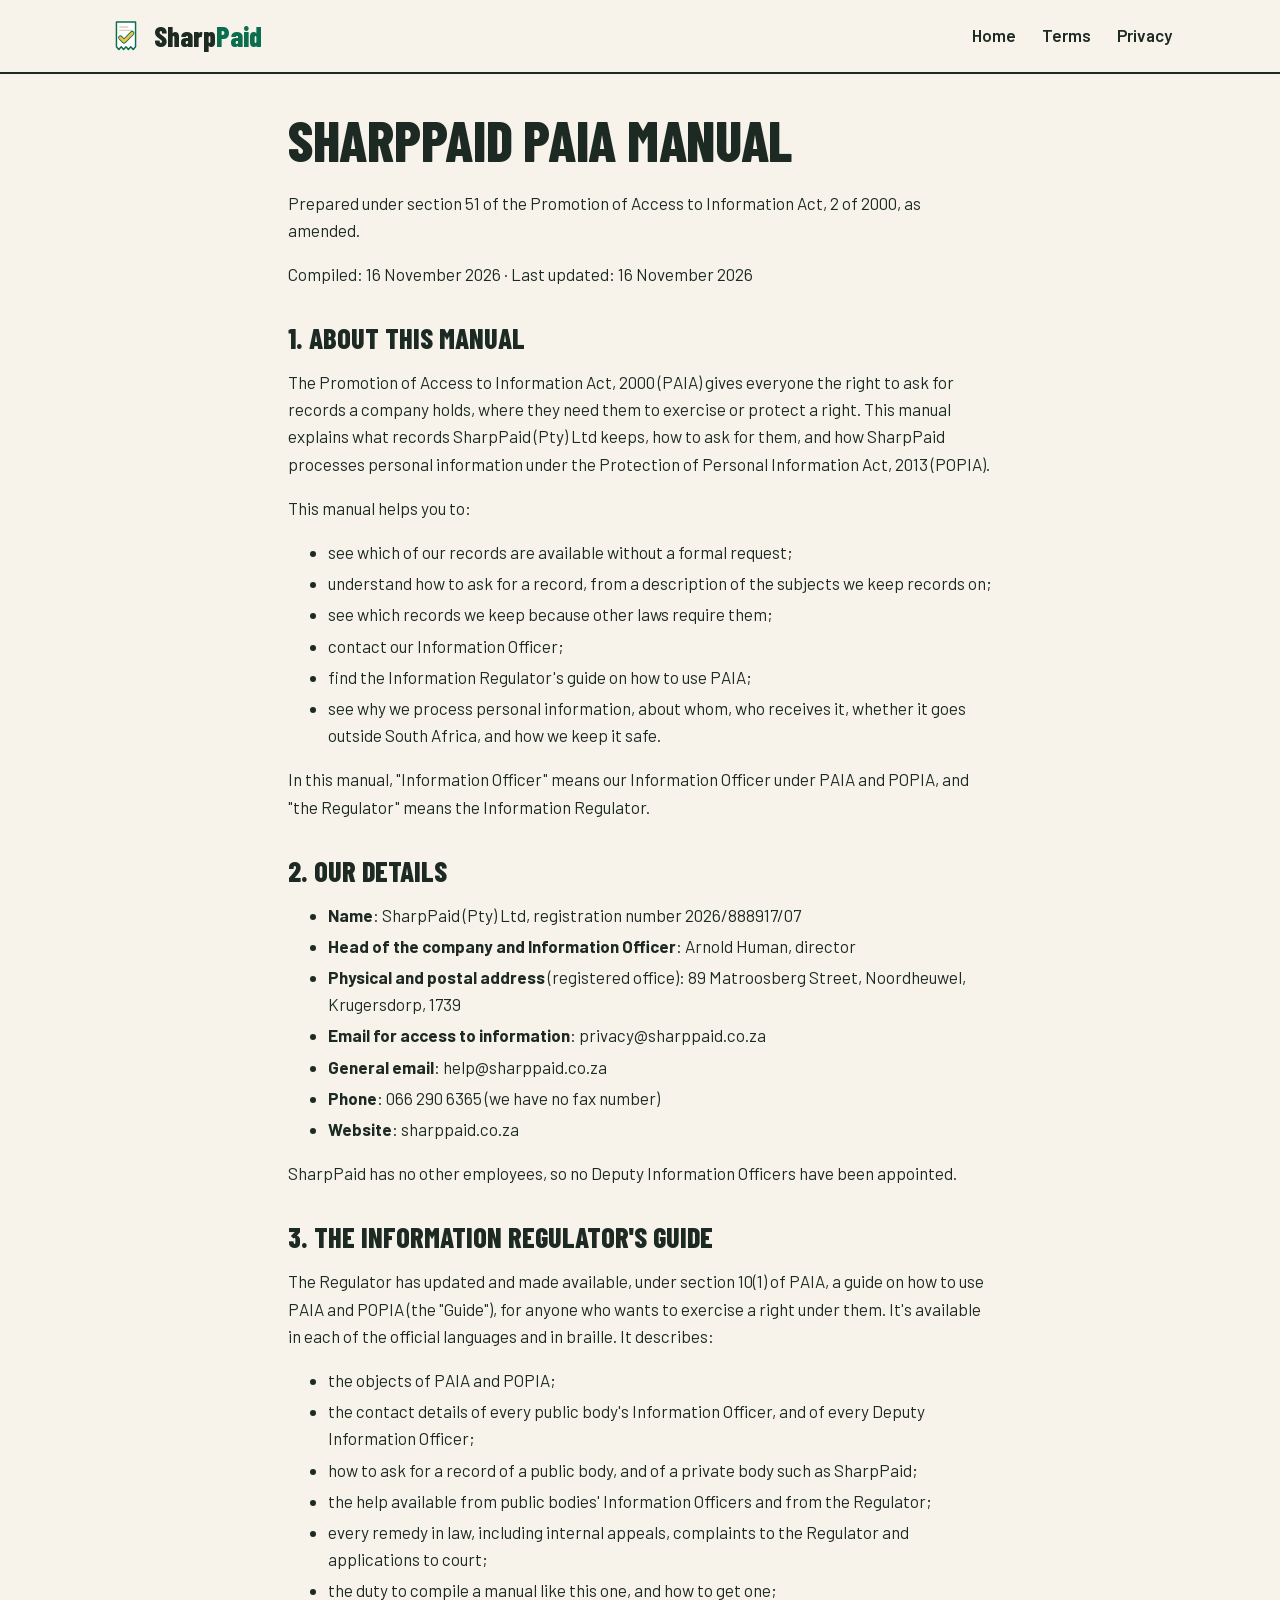
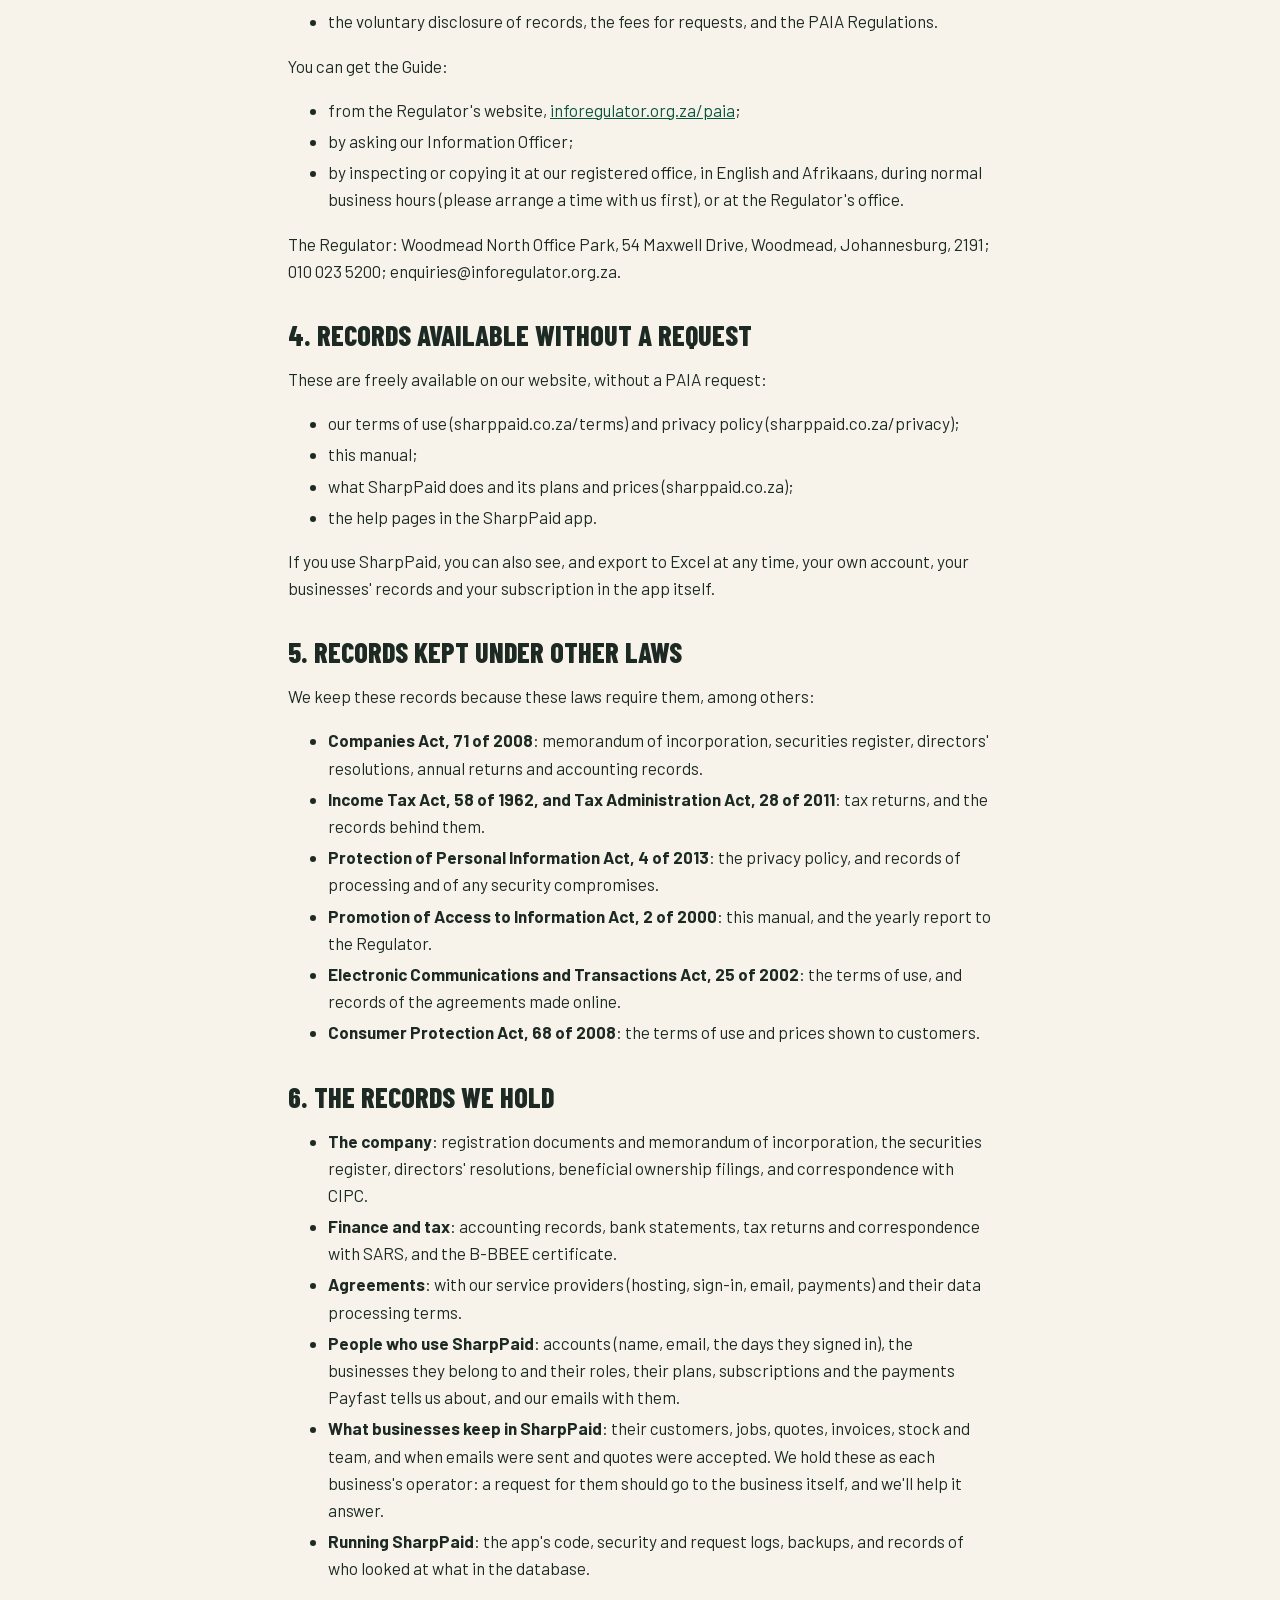
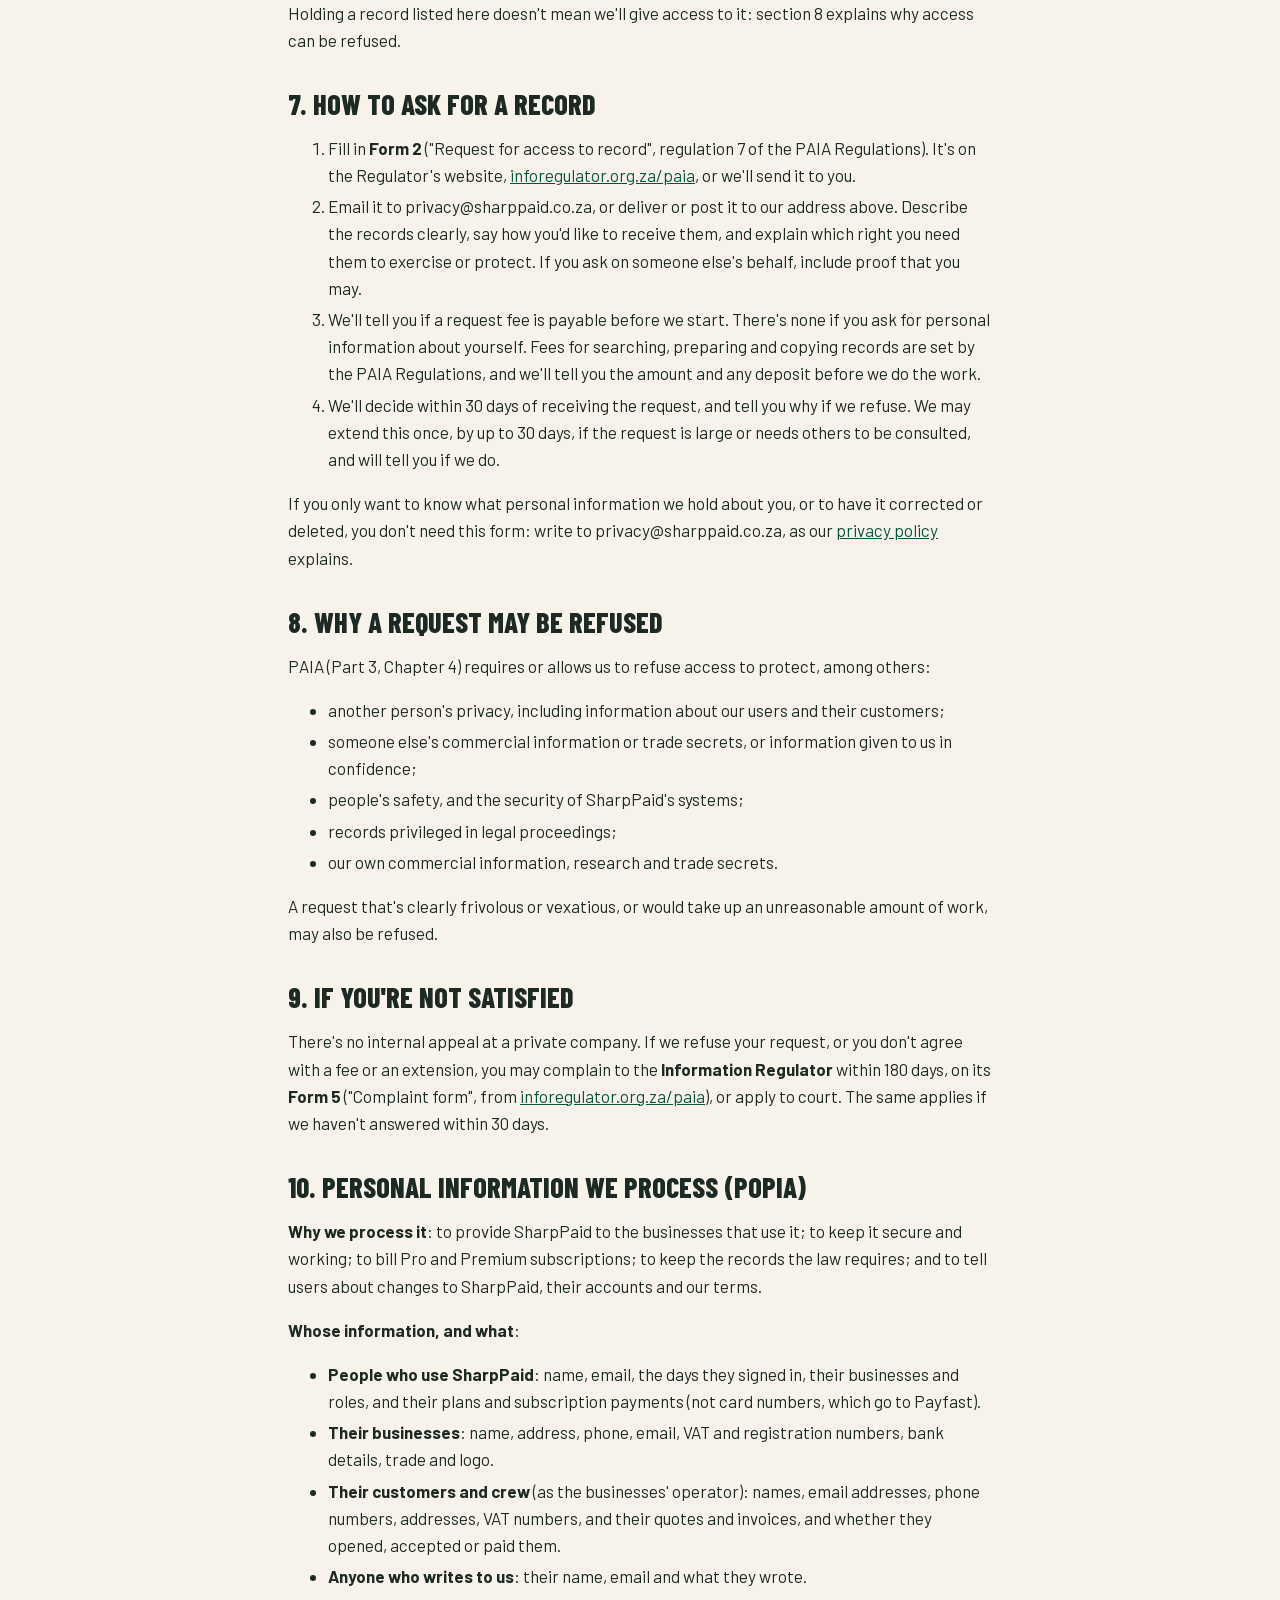
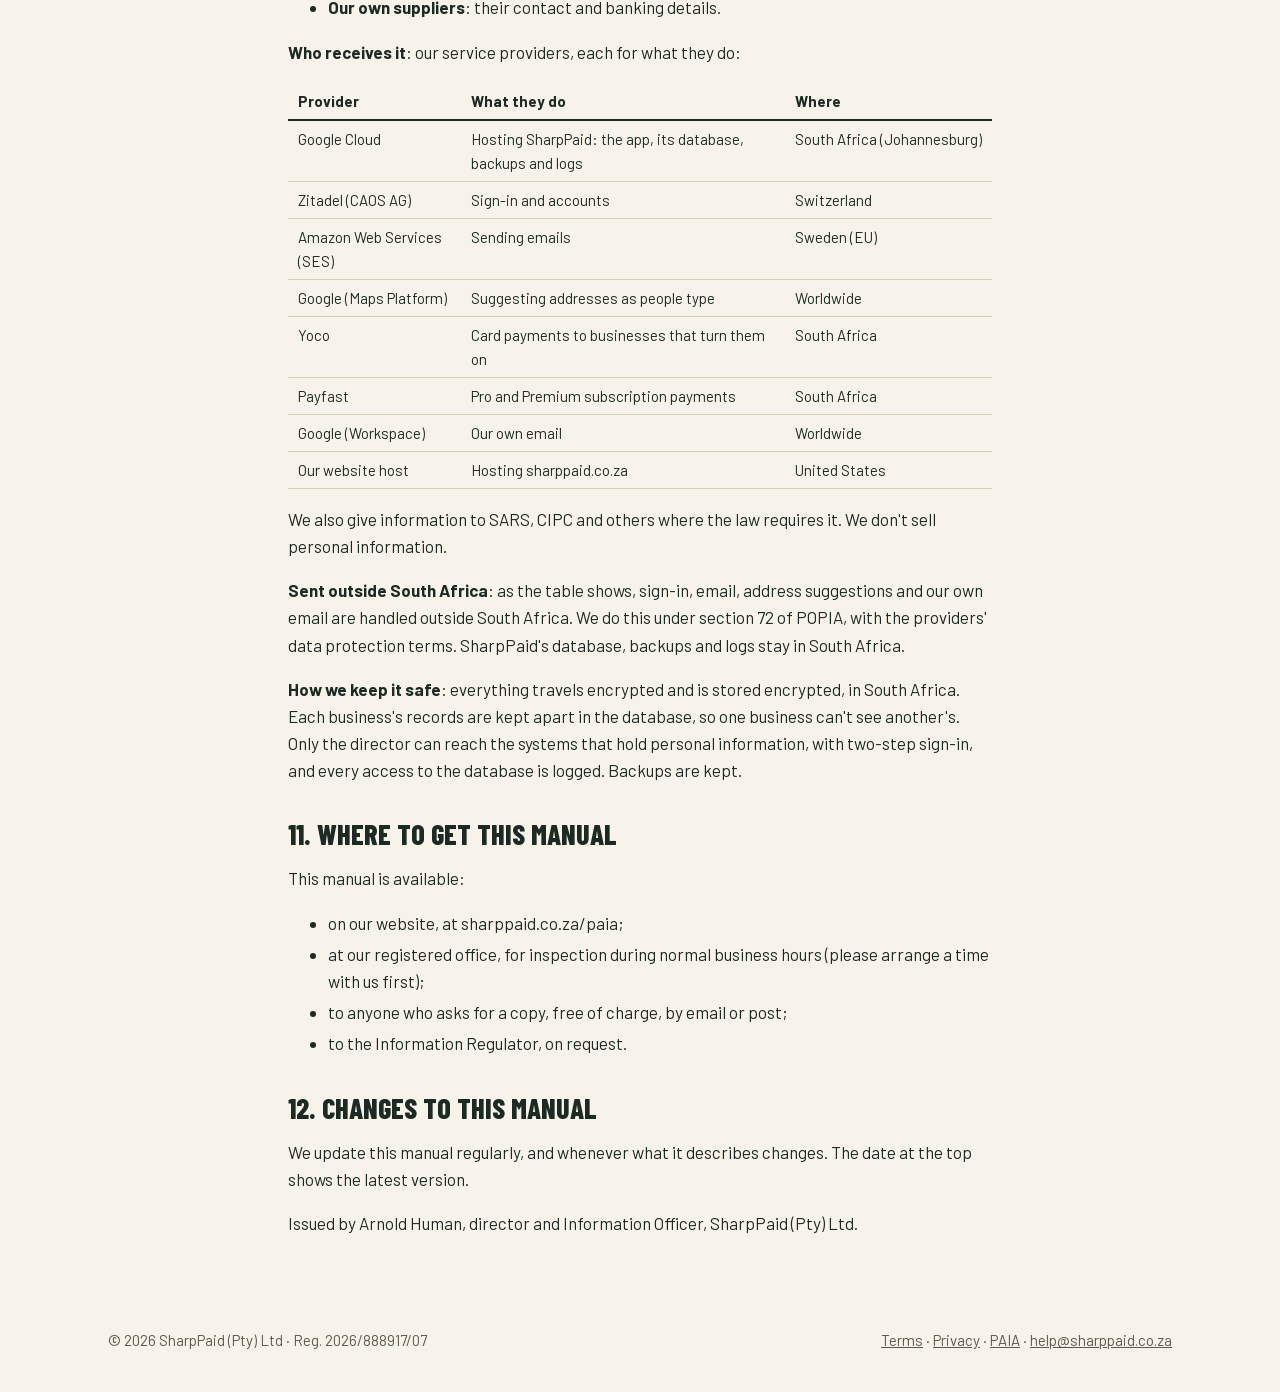
==== paia.html @ 5423978a "Publish website from sharppaid b069ed5" ====
<!doctype html>
<html lang="en-ZA">
<head>
<meta charset="utf-8">
<meta name="viewport" content="width=device-width, initial-scale=1">
<title>PAIA manual · SharpPaid</title>
<meta name="theme-color" content="#0b6e4f">
<link rel="icon" href="favicon.svg" type="image/svg+xml">
<link rel="stylesheet" href="styles.css">
</head>
<body>
<header>
  <div class="wrap">
    <a class="brand" href="/"><img src="mark.svg" width="36" height="36" alt=""><span>Sharp<b>Paid</b></span></a>
    <nav><a href="/">Home</a><a href="/terms">Terms</a><a href="/privacy">Privacy</a></nav>
  </div>
</header>
<main class="wrap legal">
<h1>SharpPaid PAIA manual</h1>
<p>Prepared under section 51 of the Promotion of Access to Information Act, 2 of 2000, as amended.</p>
<p>Compiled: 16 November 2026 · Last updated: 16 November 2026</p>
<h2>1. About this manual</h2>
<p>The Promotion of Access to Information Act, 2000 (PAIA) gives everyone the right to ask for records a company holds, where they need them to exercise or protect a right. This manual explains what records SharpPaid (Pty) Ltd keeps, how to ask for them, and how SharpPaid processes personal information under the Protection of Personal Information Act, 2013 (POPIA).</p>
<p>This manual helps you to:</p>
<ul>
<li>see which of our records are available without a formal request;</li>
<li>understand how to ask for a record, from a description of the subjects we keep records on;</li>
<li>see which records we keep because other laws require them;</li>
<li>contact our Information Officer;</li>
<li>find the Information Regulator's guide on how to use PAIA;</li>
<li>see why we process personal information, about whom, who receives it, whether it goes outside South Africa, and how we keep it safe.</li>
</ul>
<p>In this manual, "Information Officer" means our Information Officer under PAIA and POPIA, and "the Regulator" means the Information Regulator.</p>
<h2>2. Our details</h2>
<ul>
<li><strong>Name</strong>: SharpPaid (Pty) Ltd, registration number 2026/888917/07</li>
<li><strong>Head of the company and Information Officer</strong>: Arnold Human, director</li>
<li><strong>Physical and postal address</strong> (registered office): 89 Matroosberg Street, Noordheuwel, Krugersdorp, 1739</li>
<li><strong>Email for access to information</strong>: privacy@sharppaid.co.za</li>
<li><strong>General email</strong>: help@sharppaid.co.za</li>
<li><strong>Phone</strong>: 066 290 6365 (we have no fax number)</li>
<li><strong>Website</strong>: sharppaid.co.za</li>
</ul>
<p>SharpPaid has no other employees, so no Deputy Information Officers have been appointed.</p>
<h2>3. The Information Regulator's guide</h2>
<p>The Regulator has updated and made available, under section 10(1) of PAIA, a guide on how to use PAIA and POPIA (the "Guide"), for anyone who wants to exercise a right under them. It's available in each of the official languages and in braille. It describes:</p>
<ul>
<li>the objects of PAIA and POPIA;</li>
<li>the contact details of every public body's Information Officer, and of every Deputy Information Officer;</li>
<li>how to ask for a record of a public body, and of a private body such as SharpPaid;</li>
<li>the help available from public bodies' Information Officers and from the Regulator;</li>
<li>every remedy in law, including internal appeals, complaints to the Regulator and applications to court;</li>
<li>the duty to compile a manual like this one, and how to get one;</li>
<li>the voluntary disclosure of records, the fees for requests, and the PAIA Regulations.</li>
</ul>
<p>You can get the Guide:</p>
<ul>
<li>from the Regulator's website, <a href="https://inforegulator.org.za/paia">inforegulator.org.za/paia</a>;</li>
<li>by asking our Information Officer;</li>
<li>by inspecting or copying it at our registered office, in English and Afrikaans, during normal business hours (please arrange a time with us first), or at the Regulator's office.</li>
</ul>
<p>The Regulator: Woodmead North Office Park, 54 Maxwell Drive, Woodmead, Johannesburg, 2191; 010 023 5200; enquiries@inforegulator.org.za.</p>
<h2>4. Records available without a request</h2>
<p>These are freely available on our website, without a PAIA request:</p>
<ul>
<li>our terms of use (sharppaid.co.za/terms) and privacy policy (sharppaid.co.za/privacy);</li>
<li>this manual;</li>
<li>what SharpPaid does and its plans and prices (sharppaid.co.za);</li>
<li>the help pages in the SharpPaid app.</li>
</ul>
<p>If you use SharpPaid, you can also see, and export to Excel at any time, your own account, your businesses' records and your subscription in the app itself.</p>
<h2>5. Records kept under other laws</h2>
<p>We keep these records because these laws require them, among others:</p>
<ul>
<li><strong>Companies Act, 71 of 2008</strong>: memorandum of incorporation, securities register, directors' resolutions, annual returns and accounting records.</li>
<li><strong>Income Tax Act, 58 of 1962, and Tax Administration Act, 28 of 2011</strong>: tax returns, and the records behind them.</li>
<li><strong>Protection of Personal Information Act, 4 of 2013</strong>: the privacy policy, and records of processing and of any security compromises.</li>
<li><strong>Promotion of Access to Information Act, 2 of 2000</strong>: this manual, and the yearly report to the Regulator.</li>
<li><strong>Electronic Communications and Transactions Act, 25 of 2002</strong>: the terms of use, and records of the agreements made online.</li>
<li><strong>Consumer Protection Act, 68 of 2008</strong>: the terms of use and prices shown to customers.</li>
</ul>
<h2>6. The records we hold</h2>
<ul>
<li><strong>The company</strong>: registration documents and memorandum of incorporation, the securities register, directors' resolutions, beneficial ownership filings, and correspondence with CIPC.</li>
<li><strong>Finance and tax</strong>: accounting records, bank statements, tax returns and correspondence with SARS, and the B-BBEE certificate.</li>
<li><strong>Agreements</strong>: with our service providers (hosting, sign-in, email, payments) and their data processing terms.</li>
<li><strong>People who use SharpPaid</strong>: accounts (name, email, the days they signed in), the businesses they belong to and their roles, their plans, subscriptions and the payments Payfast tells us about, and our emails with them.</li>
<li><strong>What businesses keep in SharpPaid</strong>: their customers, jobs, quotes, invoices, stock and team, and when emails were sent and quotes were accepted. We hold these as each business's operator: a request for them should go to the business itself, and we'll help it answer.</li>
<li><strong>Running SharpPaid</strong>: the app's code, security and request logs, backups, and records of who looked at what in the database.</li>
</ul>
<p>Holding a record listed here doesn't mean we'll give access to it: section 8 explains why access can be refused.</p>
<h2>7. How to ask for a record</h2>
<ol>
<li>Fill in <strong>Form 2</strong> ("Request for access to record", regulation 7 of the PAIA Regulations). It's on the Regulator's website, <a href="https://inforegulator.org.za/paia">inforegulator.org.za/paia</a>, or we'll send it to you.</li>
<li>Email it to privacy@sharppaid.co.za, or deliver or post it to our address above. Describe the records clearly, say how you'd like to receive them, and explain which right you need them to exercise or protect. If you ask on someone else's behalf, include proof that you may.</li>
<li>We'll tell you if a request fee is payable before we start. There's none if you ask for personal information about yourself. Fees for searching, preparing and copying records are set by the PAIA Regulations, and we'll tell you the amount and any deposit before we do the work.</li>
<li>We'll decide within 30 days of receiving the request, and tell you why if we refuse. We may extend this once, by up to 30 days, if the request is large or needs others to be consulted, and will tell you if we do.</li>
</ol>
<p>If you only want to know what personal information we hold about you, or to have it corrected or deleted, you don't need this form: write to privacy@sharppaid.co.za, as our <a href="/privacy">privacy policy</a> explains.</p>
<h2>8. Why a request may be refused</h2>
<p>PAIA (Part 3, Chapter 4) requires or allows us to refuse access to protect, among others:</p>
<ul>
<li>another person's privacy, including information about our users and their customers;</li>
<li>someone else's commercial information or trade secrets, or information given to us in confidence;</li>
<li>people's safety, and the security of SharpPaid's systems;</li>
<li>records privileged in legal proceedings;</li>
<li>our own commercial information, research and trade secrets.</li>
</ul>
<p>A request that's clearly frivolous or vexatious, or would take up an unreasonable amount of work, may also be refused.</p>
<h2>9. If you're not satisfied</h2>
<p>There's no internal appeal at a private company. If we refuse your request, or you don't agree with a fee or an extension, you may complain to the <strong>Information Regulator</strong> within 180 days, on its <strong>Form 5</strong> ("Complaint form", from <a href="https://inforegulator.org.za/paia">inforegulator.org.za/paia</a>), or apply to court. The same applies if we haven't answered within 30 days.</p>
<h2>10. Personal information we process (POPIA)</h2>
<p><strong>Why we process it</strong>: to provide SharpPaid to the businesses that use it; to keep it secure and working; to bill Pro and Premium subscriptions; to keep the records the law requires; and to tell users about changes to SharpPaid, their accounts and our terms.</p>
<p><strong>Whose information, and what</strong>:</p>
<ul>
<li><strong>People who use SharpPaid</strong>: name, email, the days they signed in, their businesses and roles, and their plans and subscription payments (not card numbers, which go to Payfast).</li>
<li><strong>Their businesses</strong>: name, address, phone, email, VAT and registration numbers, bank details, trade and logo.</li>
<li><strong>Their customers and crew</strong> (as the businesses' operator): names, email addresses, phone numbers, addresses, VAT numbers, and their quotes and invoices, and whether they opened, accepted or paid them.</li>
<li><strong>Anyone who writes to us</strong>: their name, email and what they wrote.</li>
<li><strong>Our own suppliers</strong>: their contact and banking details.</li>
</ul>
<p><strong>Who receives it</strong>: our service providers, each for what they do:</p>
<table><thead><tr><th>Provider</th><th>What they do</th><th>Where</th></tr></thead><tbody>
<tr><td>Google Cloud</td><td>Hosting SharpPaid: the app, its database, backups and logs</td><td>South Africa (Johannesburg)</td></tr>
<tr><td>Zitadel (CAOS AG)</td><td>Sign-in and accounts</td><td>Switzerland</td></tr>
<tr><td>Amazon Web Services (SES)</td><td>Sending emails</td><td>Sweden (EU)</td></tr>
<tr><td>Google (Maps Platform)</td><td>Suggesting addresses as people type</td><td>Worldwide</td></tr>
<tr><td>Yoco</td><td>Card payments to businesses that turn them on</td><td>South Africa</td></tr>
<tr><td>Payfast</td><td>Pro and Premium subscription payments</td><td>South Africa</td></tr>
<tr><td>Google (Workspace)</td><td>Our own email</td><td>Worldwide</td></tr>
<tr><td>Our website host</td><td>Hosting sharppaid.co.za</td><td>United States</td></tr>
</tbody></table>
<p>We also give information to SARS, CIPC and others where the law requires it. We don't sell personal information.</p>
<p><strong>Sent outside South Africa</strong>: as the table shows, sign-in, email, address suggestions and our own email are handled outside South Africa. We do this under section 72 of POPIA, with the providers' data protection terms. SharpPaid's database, backups and logs stay in South Africa.</p>
<p><strong>How we keep it safe</strong>: everything travels encrypted and is stored encrypted, in South Africa. Each business's records are kept apart in the database, so one business can't see another's. Only the director can reach the systems that hold personal information, with two-step sign-in, and every access to the database is logged. Backups are kept.</p>
<h2>11. Where to get this manual</h2>
<p>This manual is available:</p>
<ul>
<li>on our website, at sharppaid.co.za/paia;</li>
<li>at our registered office, for inspection during normal business hours (please arrange a time with us first);</li>
<li>to anyone who asks for a copy, free of charge, by email or post;</li>
<li>to the Information Regulator, on request.</li>
</ul>
<h2>12. Changes to this manual</h2>
<p>We update this manual regularly, and whenever what it describes changes. The date at the top shows the latest version.</p>
<p>Issued by Arnold Human, director and Information Officer, SharpPaid (Pty) Ltd.</p>
</main>
<footer>
  <div class="wrap"><span>© 2026 SharpPaid (Pty) Ltd · Reg. 2026/888917/07</span><span><a href="/terms">Terms</a> · <a href="/privacy">Privacy</a> · <a href="/paia">PAIA</a> · <a href="mailto:help@sharppaid.co.za">help@sharppaid.co.za</a></span></div>
</footer>
</body>
</html>
---- styles.css ----
/* Self-hosted, so the site makes no requests to Google (SIL Open Font License, see fonts/) */
@font-face { font-family: "Barlow"; font-style: normal; font-weight: 400; font-display: swap; src: url("fonts/barlow-400.woff2") format("woff2"); }
@font-face { font-family: "Barlow"; font-style: normal; font-weight: 500; font-display: swap; src: url("fonts/barlow-500.woff2") format("woff2"); }
@font-face { font-family: "Barlow"; font-style: normal; font-weight: 600; font-display: swap; src: url("fonts/barlow-600.woff2") format("woff2"); }
@font-face { font-family: "Barlow"; font-style: normal; font-weight: 700; font-display: swap; src: url("fonts/barlow-700.woff2") format("woff2"); }
@font-face { font-family: "Barlow Condensed"; font-style: normal; font-weight: 600; font-display: swap; src: url("fonts/barlow-condensed-600.woff2") format("woff2"); }
@font-face { font-family: "Barlow Condensed"; font-style: normal; font-weight: 700; font-display: swap; src: url("fonts/barlow-condensed-700.woff2") format("woff2"); }
@font-face { font-family: "Barlow Condensed"; font-style: normal; font-weight: 800; font-display: swap; src: url("fonts/barlow-condensed-800.woff2") format("woff2"); }
@font-face { font-family: "IBM Plex Mono"; font-style: normal; font-weight: 500; font-display: swap; src: url("fonts/ibm-plex-mono-500.woff2") format("woff2"); }

/* Hidden means hidden, whatever display a class gives (such as the buttons shown only once live) */
[hidden] { display: none !important; }

/* The duplicate book: the carbon-copy invoice book many tradespeople still use */
:root {
  --paper: #f7f3ea;
  --paper-dark: #efe8d8;
  --ink: #1d2a24;
  --muted: #5b5a4f;
  --rule: #d9cfbd;
  --green: #0b6e4f;
  --green-dark: #08553d;
  --gold: #f2c14e;
  --carbon: #3b4a8c;
}
* { box-sizing: border-box; }
body { margin: 0; background: var(--paper); color: var(--ink); font: 17px/1.6 Barlow, system-ui, sans-serif; }
a { color: var(--green-dark); }
.wrap { max-width: 1120px; margin: 0 auto; padding: 0 28px; }

/* Header: a plain ruled strip, like the top of a page in the book */
header { border-bottom: 2px solid var(--ink); }
header .wrap { display: flex; align-items: center; justify-content: space-between; height: 72px; }
.brand { display: flex; align-items: center; gap: 10px; text-decoration: none; color: var(--ink); font: 800 28px/1 "Barlow Condensed", sans-serif; }
.brand b { color: var(--green); font-weight: 800; }
nav { display: flex; gap: 26px; align-items: center; font-weight: 600; }
nav a { color: var(--ink); text-decoration: none; }
nav a:hover { text-decoration: underline; text-decoration-thickness: 2px; text-underline-offset: 4px; }

/* Buttons: square-cornered and solid, with a hard shadow, as if printed */
.btn { display: inline-block; padding: 12px 20px; background: var(--green); color: #fff; font: 700 19px/1 "Barlow Condensed", sans-serif;
       letter-spacing: .02em; text-transform: uppercase; text-decoration: none; border: 2px solid var(--ink); border-radius: 3px;
       box-shadow: 3px 3px 0 var(--ink); transition: transform .08s, box-shadow .08s; }
.btn:hover { transform: translate(1px, 1px); box-shadow: 2px 2px 0 var(--ink); }
.btn.gold { background: var(--gold); color: var(--ink); }
.btn.small { padding: 9px 14px; font-size: 16px; }

/* Hero: words on the left, an invoice slip on the right */
.hero { display: grid; grid-template-columns: 1.15fr .85fr; gap: 56px; align-items: center; padding-top: 72px; padding-bottom: 80px; }
.kicker { font: 500 14px/1 "IBM Plex Mono", monospace; text-transform: uppercase; letter-spacing: .08em; color: var(--muted); margin: 0 0 18px; }
.kicker span { background: var(--gold); color: var(--ink); padding: 3px 6px; margin-right: 8px; }
h1 { font: 800 clamp(48px, 7vw, 86px)/.92 "Barlow Condensed", sans-serif; letter-spacing: -.005em; margin: 0 0 24px; text-transform: uppercase; }
h1 .underline { background: linear-gradient(transparent 68%, var(--gold) 68%, var(--gold) 92%, transparent 92%); }
.lead { font-size: 20px; color: var(--muted); max-width: 30em; margin: 0 0 30px; }
.actions { display: flex; gap: 22px; align-items: center; flex-wrap: wrap; }
/* Pro and Premium wrap together, under the main button on phones */
.more-plans { display: flex; gap: 22px; flex-wrap: wrap; }
/* Before going live its buttons are hidden: no empty gap under the main button */
.more-plans:not(:has(> :not([hidden]))) { display: none; }
/* On phones the three buttons stack, the same width */
@media (max-width: 520px) {
  .actions, .more-plans { flex-direction: column; align-items: stretch; width: 100%; }
  .actions .btn { text-align: center; }
}

/* The slip: perforated on the left, ruled lines, a rubber stamp */
.slip { position: relative; background: #fff; padding: 26px 26px 22px 40px; transform: rotate(1.8deg);
        box-shadow: 0 1px 0 var(--rule), 6px 8px 0 var(--paper-dark); border: 1px solid var(--rule); }
.slip::before { content: ""; position: absolute; left: 14px; top: 10px; bottom: 10px; width: 6px;
                background: radial-gradient(circle, var(--paper) 2.4px, transparent 2.8px) 0 0 / 6px 13px repeat-y; }
.slip-head { display: flex; justify-content: space-between; align-items: baseline; border-bottom: 2px solid var(--ink); padding-bottom: 8px; margin-bottom: 4px; }
.slip-head strong { font: 800 26px/1 "Barlow Condensed", sans-serif; text-transform: uppercase; }
.slip-head span, .mono { font: 500 13px/1.4 "IBM Plex Mono", monospace; color: var(--muted); }
.slip table { width: 100%; border-collapse: collapse; font-size: 15px; }
.slip td { padding: 9px 0; border-bottom: 1px solid #e6e1d4; }
.slip td.amt { text-align: right; font: 500 14px "IBM Plex Mono", monospace; white-space: nowrap; }
.slip .handwritten { font-family: "Barlow Condensed"; font-size: 19px; color: var(--carbon); }
.slip tr.total td { border-bottom: 0; padding-top: 12px; font-weight: 600; }
.slip tr.total td.amt { font-size: 18px; color: var(--ink); }
.stamp { position: absolute; left: 47%; top: 41%; transform: rotate(-11deg); color: var(--green);
         border: 4px solid currentColor; border-radius: 6px; padding: 4px 14px; font: 800 38px/1 "Barlow Condensed", sans-serif;
         letter-spacing: .08em; outline: 1.5px solid currentColor; outline-offset: -9px; opacity: .88; filter: url(#ink); }

/* Section headings set like the column headings in the book */
h2 { font: 800 clamp(32px, 4vw, 46px)/1 "Barlow Condensed", sans-serif; text-transform: uppercase; margin: 0 0 8px; }
.section { padding: 64px 0; border-top: 2px solid var(--ink); }
.section > .wrap > p.intro { color: var(--muted); max-width: 40em; margin: 0 0 32px; font-size: 18px; }

/* "How you get paid": invoice lines, not cards */
.lines { list-style: none; margin: 0; padding: 0; border-top: 1px solid var(--ink); }
.lines li { display: grid; grid-template-columns: 70px 280px 1fr; gap: 24px; padding: 20px 0; border-bottom: 1px solid var(--rule); align-items: baseline; }
.lines .no { font: 500 15px "IBM Plex Mono", monospace; color: var(--muted); }
.lines h3 { font: 700 24px/1.15 "Barlow Condensed", sans-serif; margin: 0; }
.lines p { margin: 0; color: var(--muted); }
.lines li:hover .no { color: var(--green); }

/* Everything else: a short list with ruled columns */
.extras { display: grid; grid-template-columns: repeat(3, 1fr); border-top: 1px solid var(--ink); }
.extras div { padding: 22px 24px 8px 0; }
.extras div + div { padding-left: 24px; border-left: 1px solid var(--rule); }
.extras h3 { font: 700 22px/1.15 "Barlow Condensed", sans-serif; margin: 0 0 6px; }
.extras p { margin: 0; color: var(--muted); font-size: 16px; }

/* Closing: a green block like the cover of the book */
.cover { background: var(--green); color: #fff; padding: 64px 0; }
.cover .wrap { display: flex; justify-content: space-between; align-items: center; gap: 32px; flex-wrap: wrap; }
.cover h2 { color: #fff; }
.cover p { margin: 0; color: #d6e8df; font-size: 18px; max-width: 34em; }
footer { padding: 26px 0 40px; font-size: 15px; color: var(--muted); }
footer .wrap { display: flex; justify-content: space-between; flex-wrap: wrap; gap: 12px; }

@media (max-width: 820px) {
  .hero { grid-template-columns: 1fr; padding-top: 44px; }
  .slip { max-width: min(420px, 100%); }
  .hero > * { min-width: 0; }
  .stamp { left: 34%; top: 60%; font-size: 30px; }
  .lines li { grid-template-columns: 44px 1fr; }
  .lines li p { grid-column: 2; }
  .extras { grid-template-columns: 1fr; }
  .extras div + div { padding-left: 0; border-left: 0; border-top: 1px solid var(--rule); }
  nav a:not(.btn):not([data-app]) { display: none; }
}

/* Small print, and the pricing section */
.fine { color: var(--muted); font-size: 15px; margin: 14px 0 0; }
.intro { color: var(--muted); max-width: 40em; margin: 0 0 24px; font-size: 18px; }
.plans { display: grid; grid-template-columns: repeat(auto-fit, minmax(280px, 1fr)); gap: 24px; }
.plan { background: #fff; border: 1px solid var(--rule); padding: 24px; display: flex; flex-direction: column; }
.plan.pro { border: 2px solid var(--green); box-shadow: 6px 6px 0 var(--gold); }
.plan h3 { font: 800 30px/1 "Barlow Condensed", sans-serif; text-transform: uppercase; margin: 0; }
.plan .price { font: 800 40px/1.1 "Barlow Condensed", sans-serif; margin: 6px 0 12px; }
.plan .price span { font: 500 17px Barlow, sans-serif; color: var(--muted); }
.plan ul { margin: 0 0 20px; padding-left: 20px; flex: 1; }
.plan li { margin: 4px 0; }
.plan .btn { align-self: flex-start; }
.cover a:not(.btn) { color: var(--gold); }
span.pro { display: inline-block; background: var(--gold); color: var(--ink); font: 500 12px/1.6 "IBM Plex Mono", monospace; padding: 0 6px; margin-left: 4px; vertical-align: middle; text-transform: uppercase; }

/* Terms and privacy: plain reading pages, built from docs/legal/ by scripts/build-legal-pages.py */
.legal { max-width: 760px; padding-top: 40px; padding-bottom: 48px; font-size: 17px; }
.legal h1 { font-size: clamp(36px, 5vw, 56px); }
.legal h2 { font-size: 28px; margin: 36px 0 10px; }
.legal li { margin: 4px 0; }
.legal table { border-collapse: collapse; width: 100%; margin: 12px 0; font-size: 15px; }
.legal th, .legal td { text-align: left; vertical-align: top; padding: 6px 10px; border-bottom: 1px solid var(--rule, #d9cfbd); }
.legal th { border-bottom: 2px solid var(--ink); }
.legal td:last-child, .legal th:last-child { white-space: nowrap; }
.legal code { font-size: .9em; }
footer a { color: inherit; }
@media (max-width: 640px) { .legal table { display: block; overflow-x: auto; } }
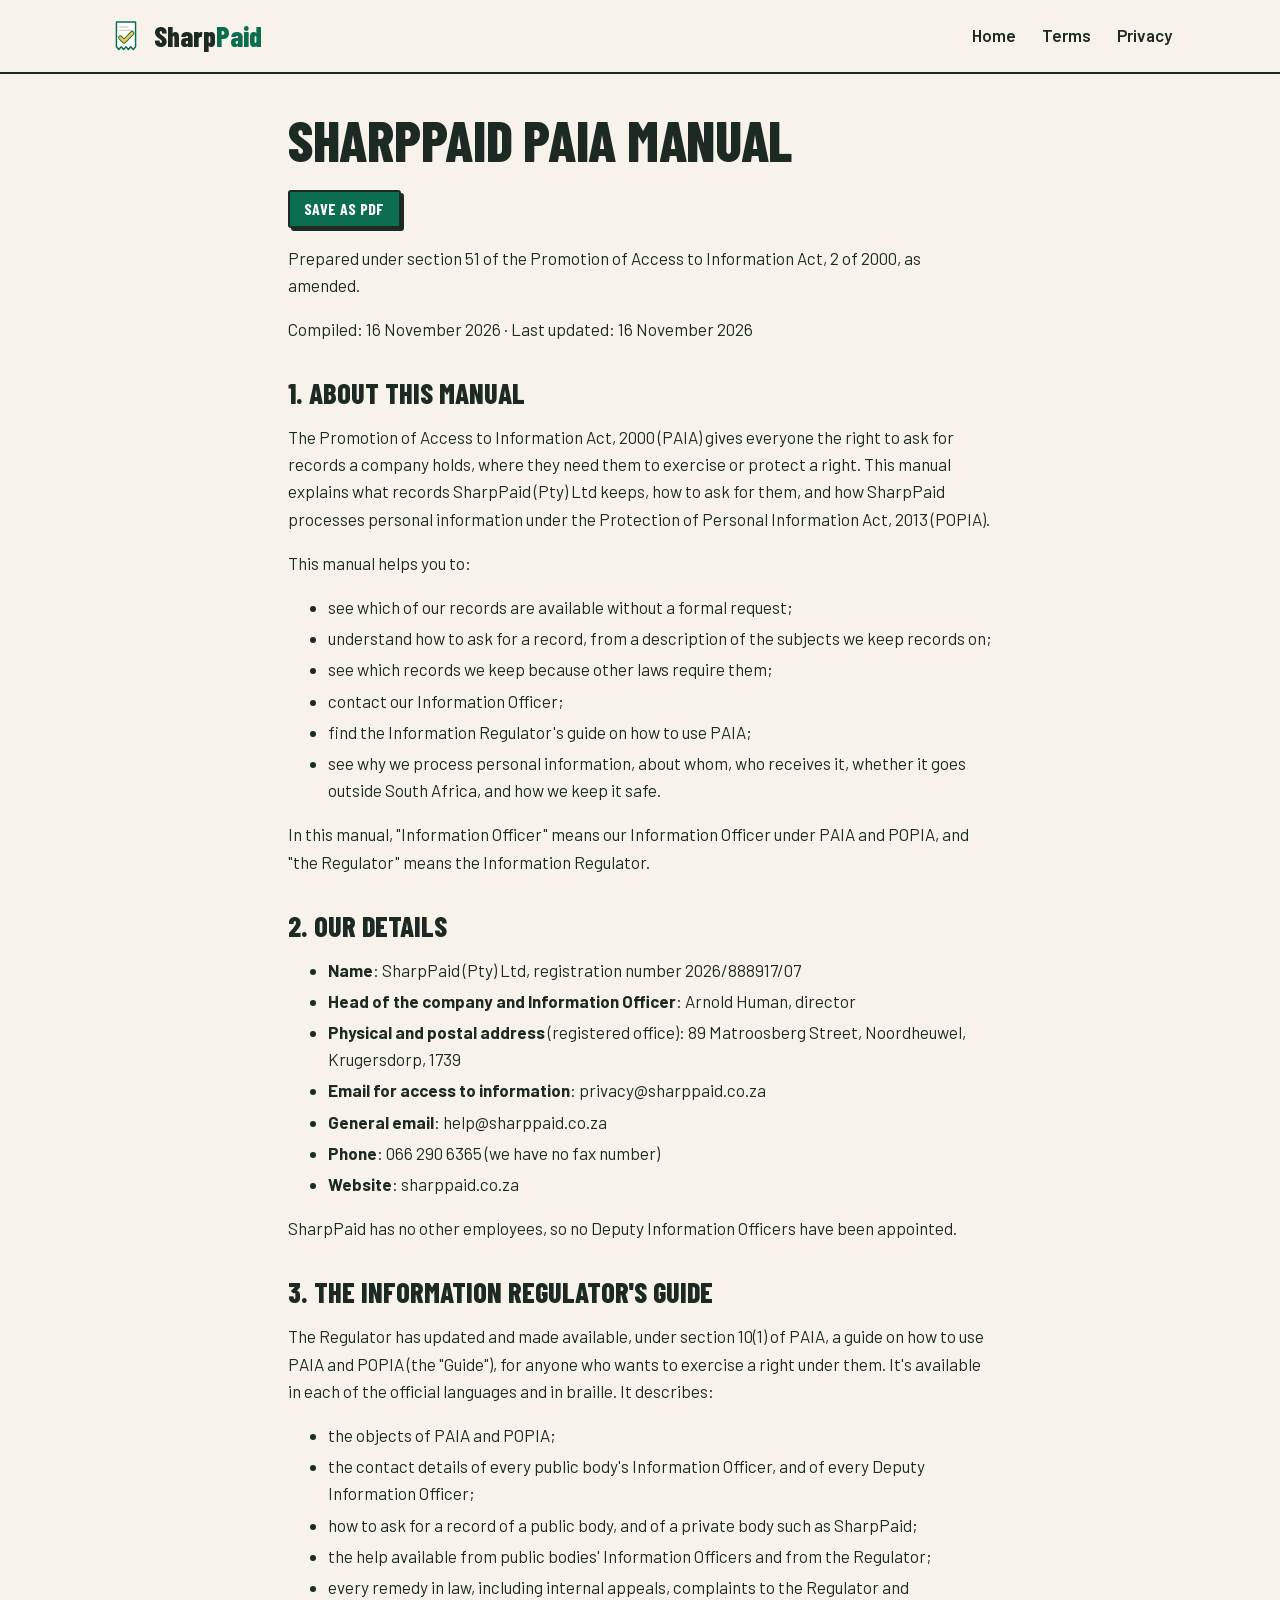
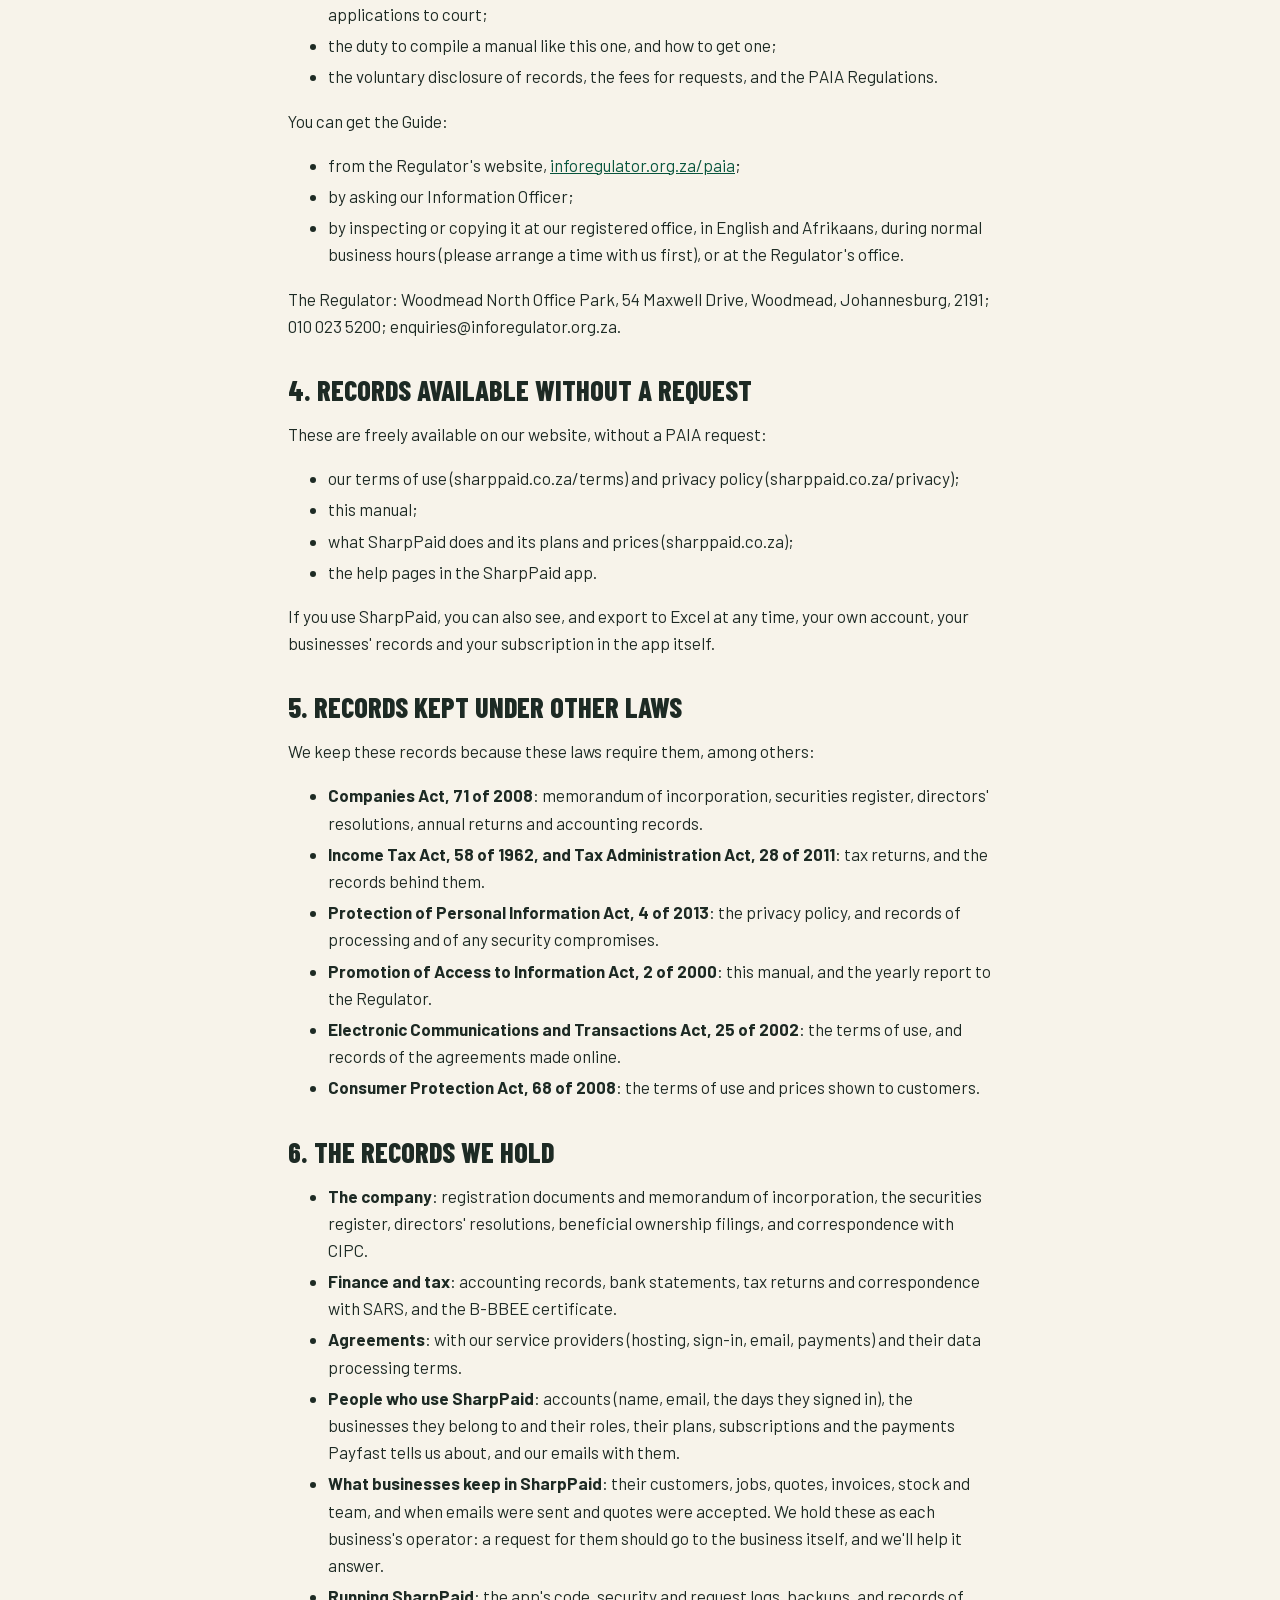
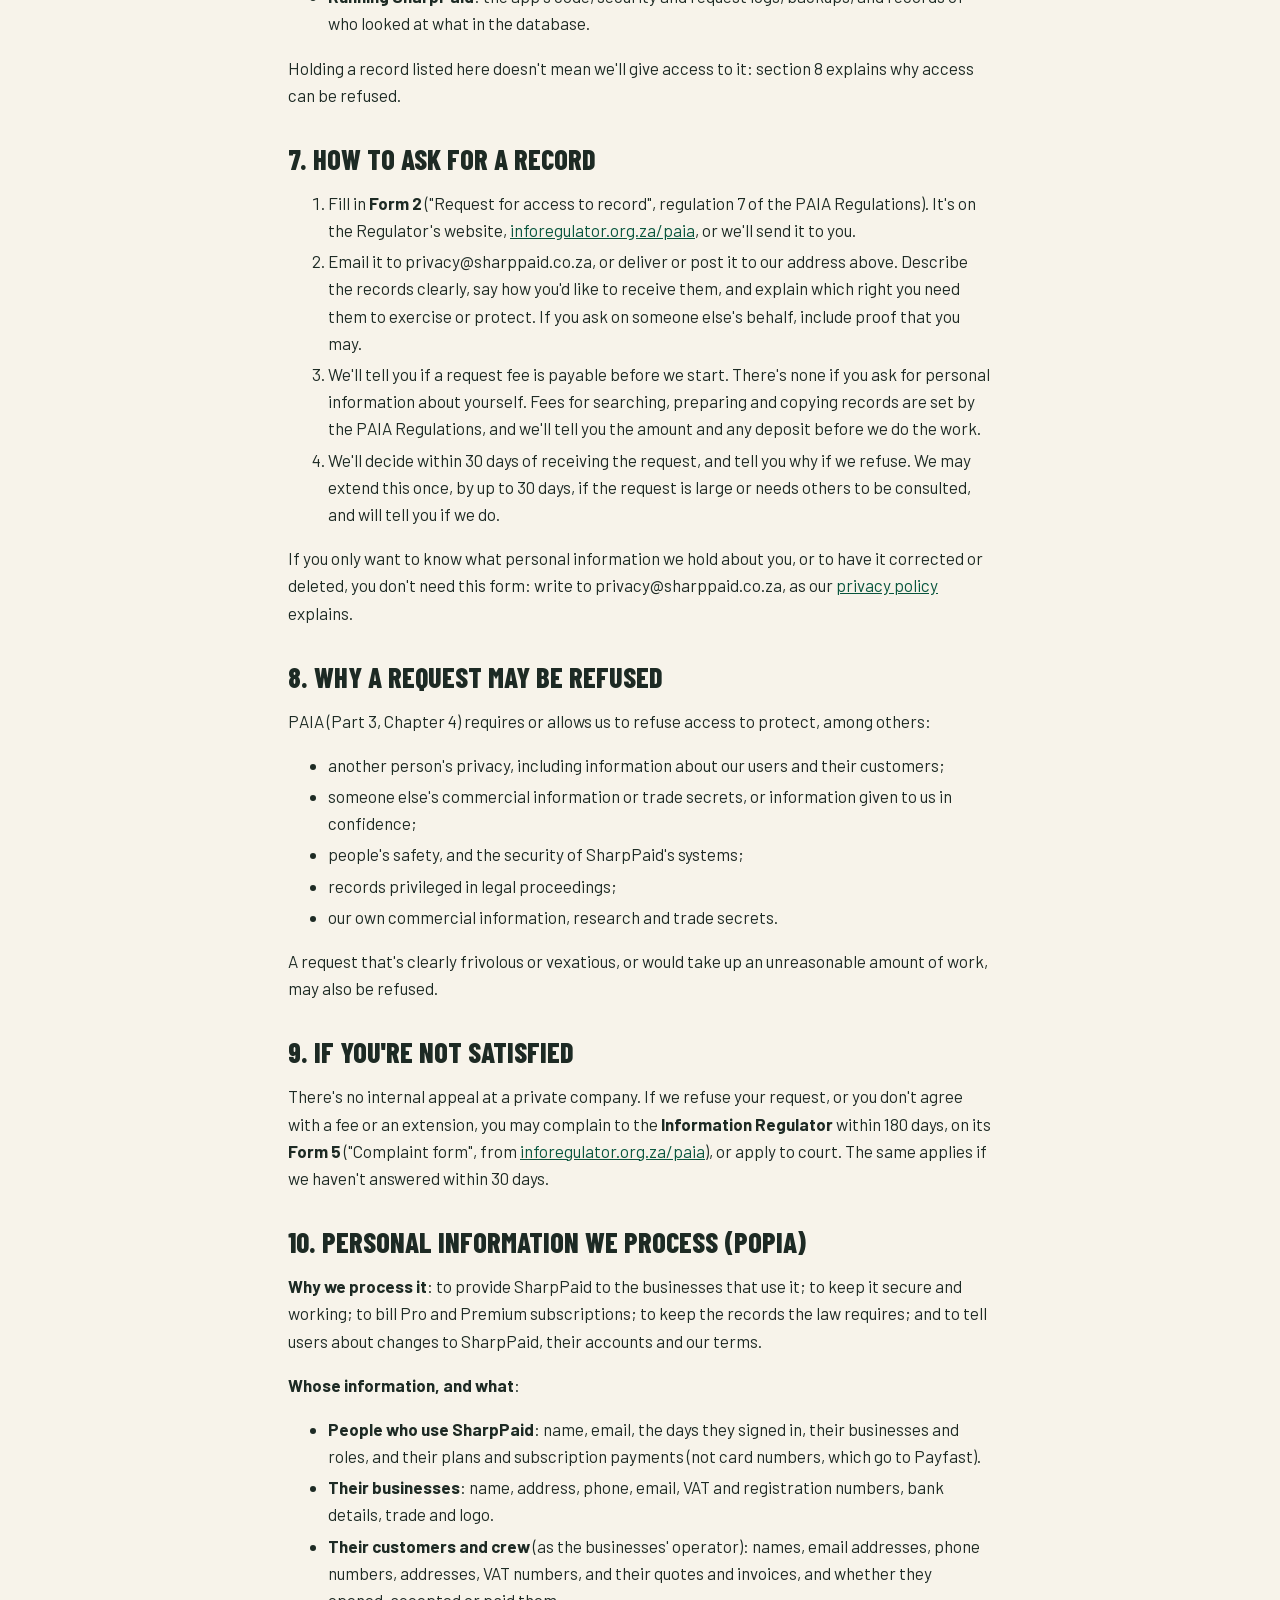
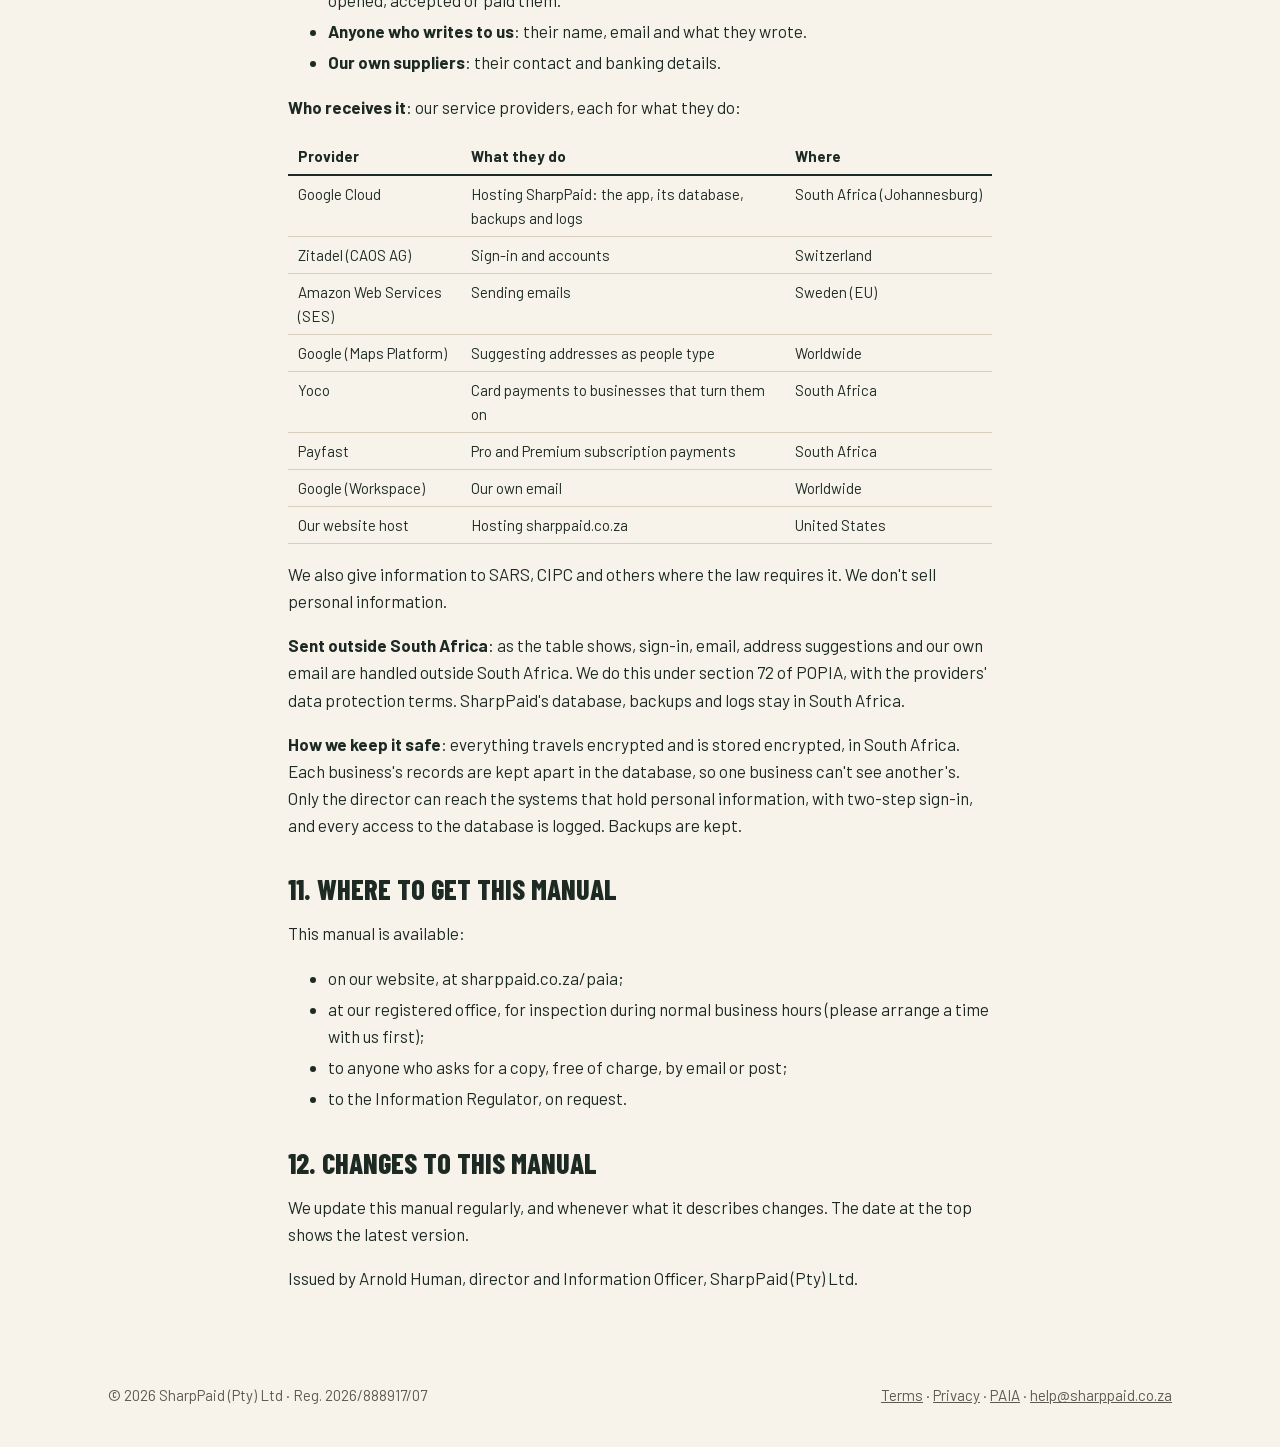
==== commit cabca652: "Publish website from sharppaid 8ba912d" ====
--- a/paia.html
+++ b/paia.html
@@ -17,6 +17,7 @@
 </header>
 <main class="wrap legal">
 <h1>SharpPaid PAIA manual</h1>
+<p class="save-pdf"><a class="btn small" href="/paia.pdf" download="SharpPaid PAIA manual.pdf">Save as PDF</a></p>
 <p>Prepared under section 51 of the Promotion of Access to Information Act, 2 of 2000, as amended.</p>
 <p>Compiled: 16 November 2026 · Last updated: 16 November 2026</p>
 <h2>1. About this manual</h2>
--- a/styles.css
+++ b/styles.css
@@ -146,5 +146,15 @@
 .legal th { border-bottom: 2px solid var(--ink); }
 .legal td:last-child, .legal th:last-child { white-space: nowrap; }
 .legal code { font-size: .9em; }
+.legal .save-pdf { margin: 0 0 8px; }
+@media print {
+  body { background: #fff; }
+  header, footer, .legal .save-pdf { display: none; }
+  .legal { max-width: none; padding: 0; font-size: 11pt; }
+  .legal h2 { break-after: avoid; }
+  .legal li, .legal tr { break-inside: avoid; }
+  .legal table { display: table; }
+  .legal a { color: inherit; }
+}
 footer a { color: inherit; }
 @media (max-width: 640px) { .legal table { display: block; overflow-x: auto; } }
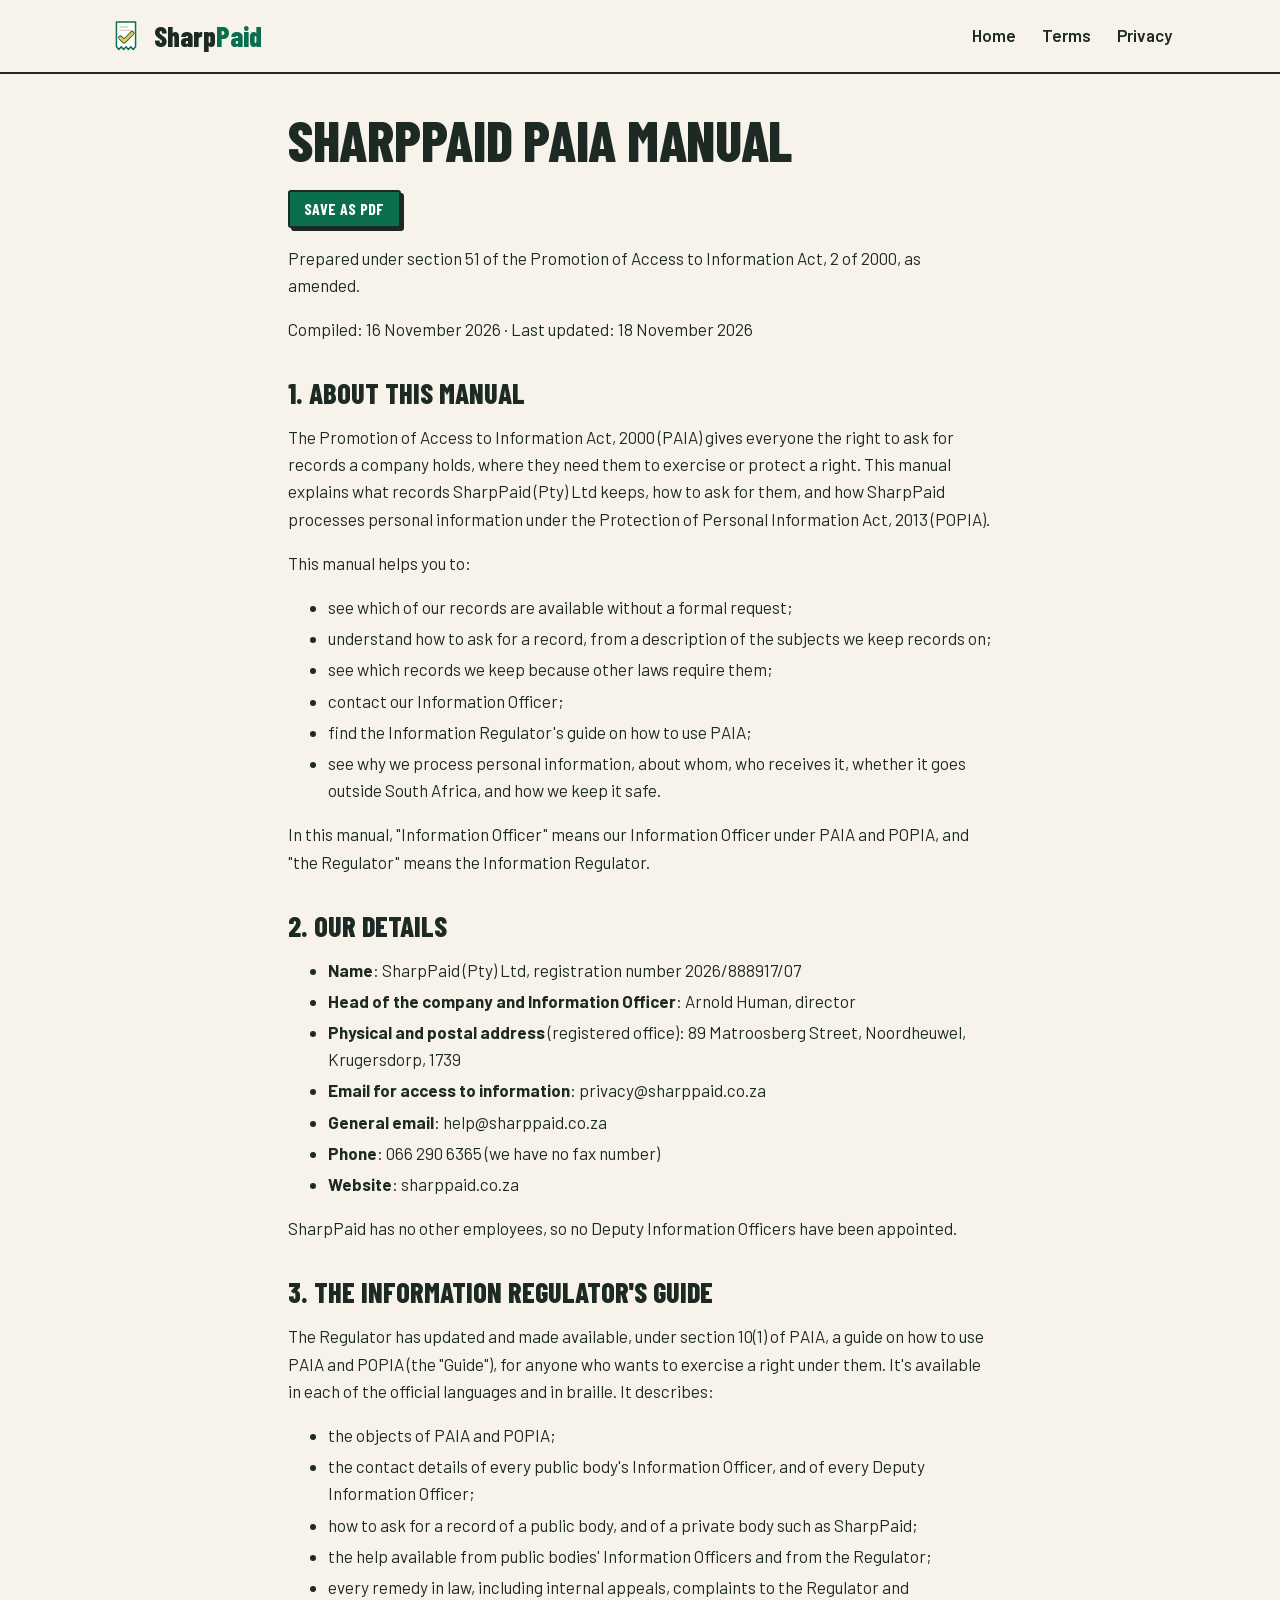
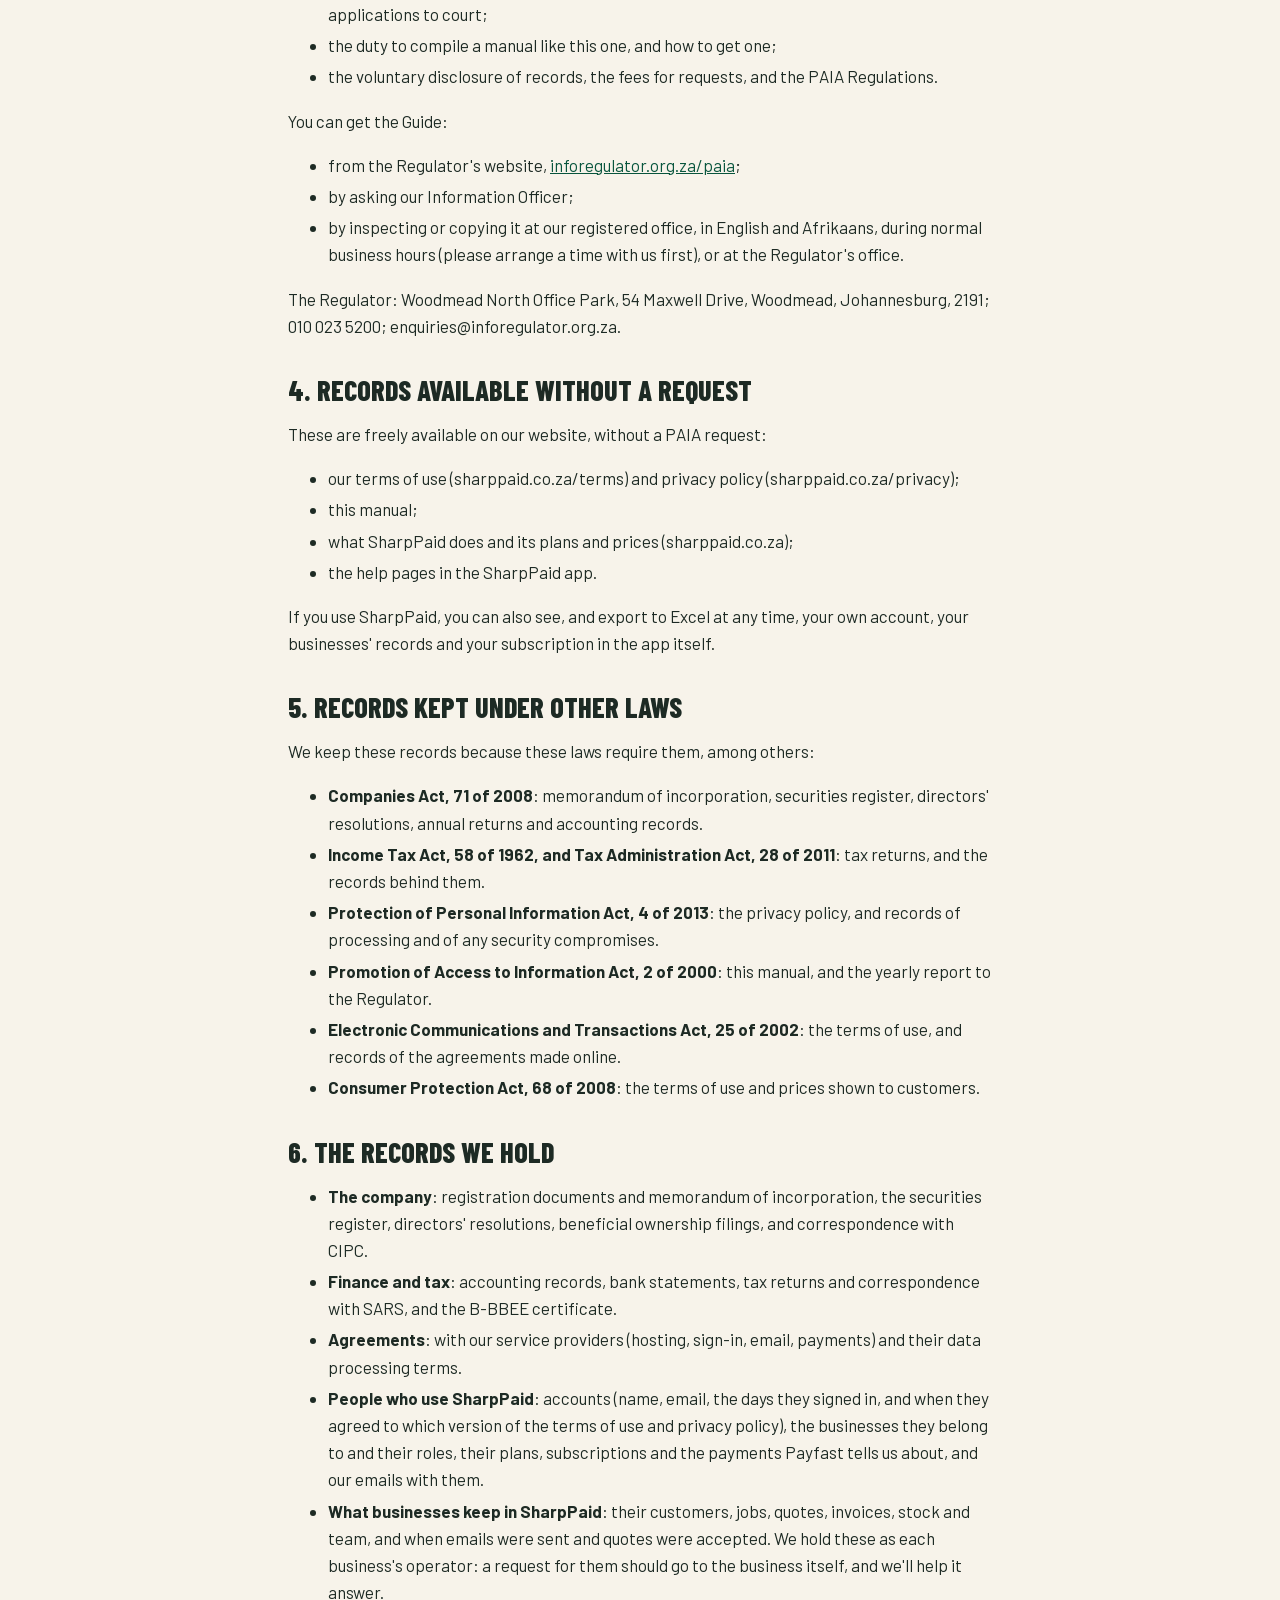
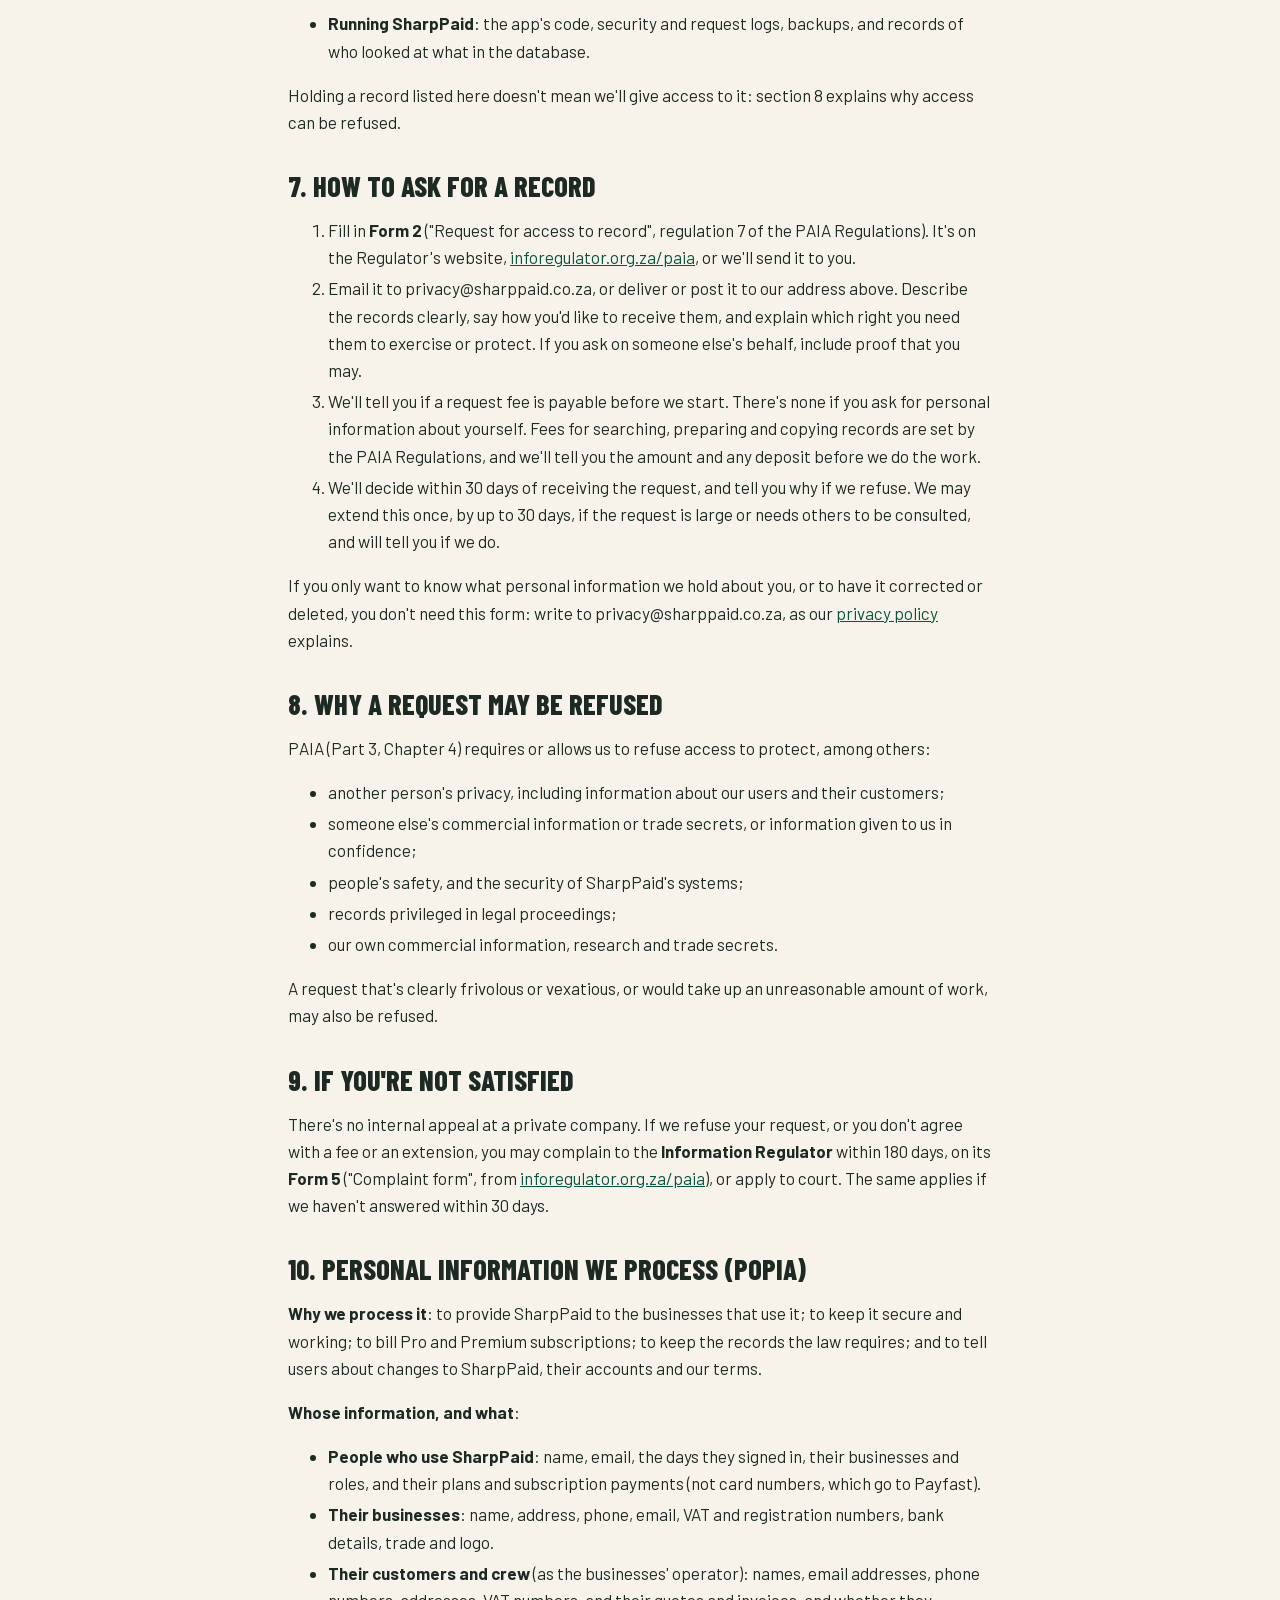
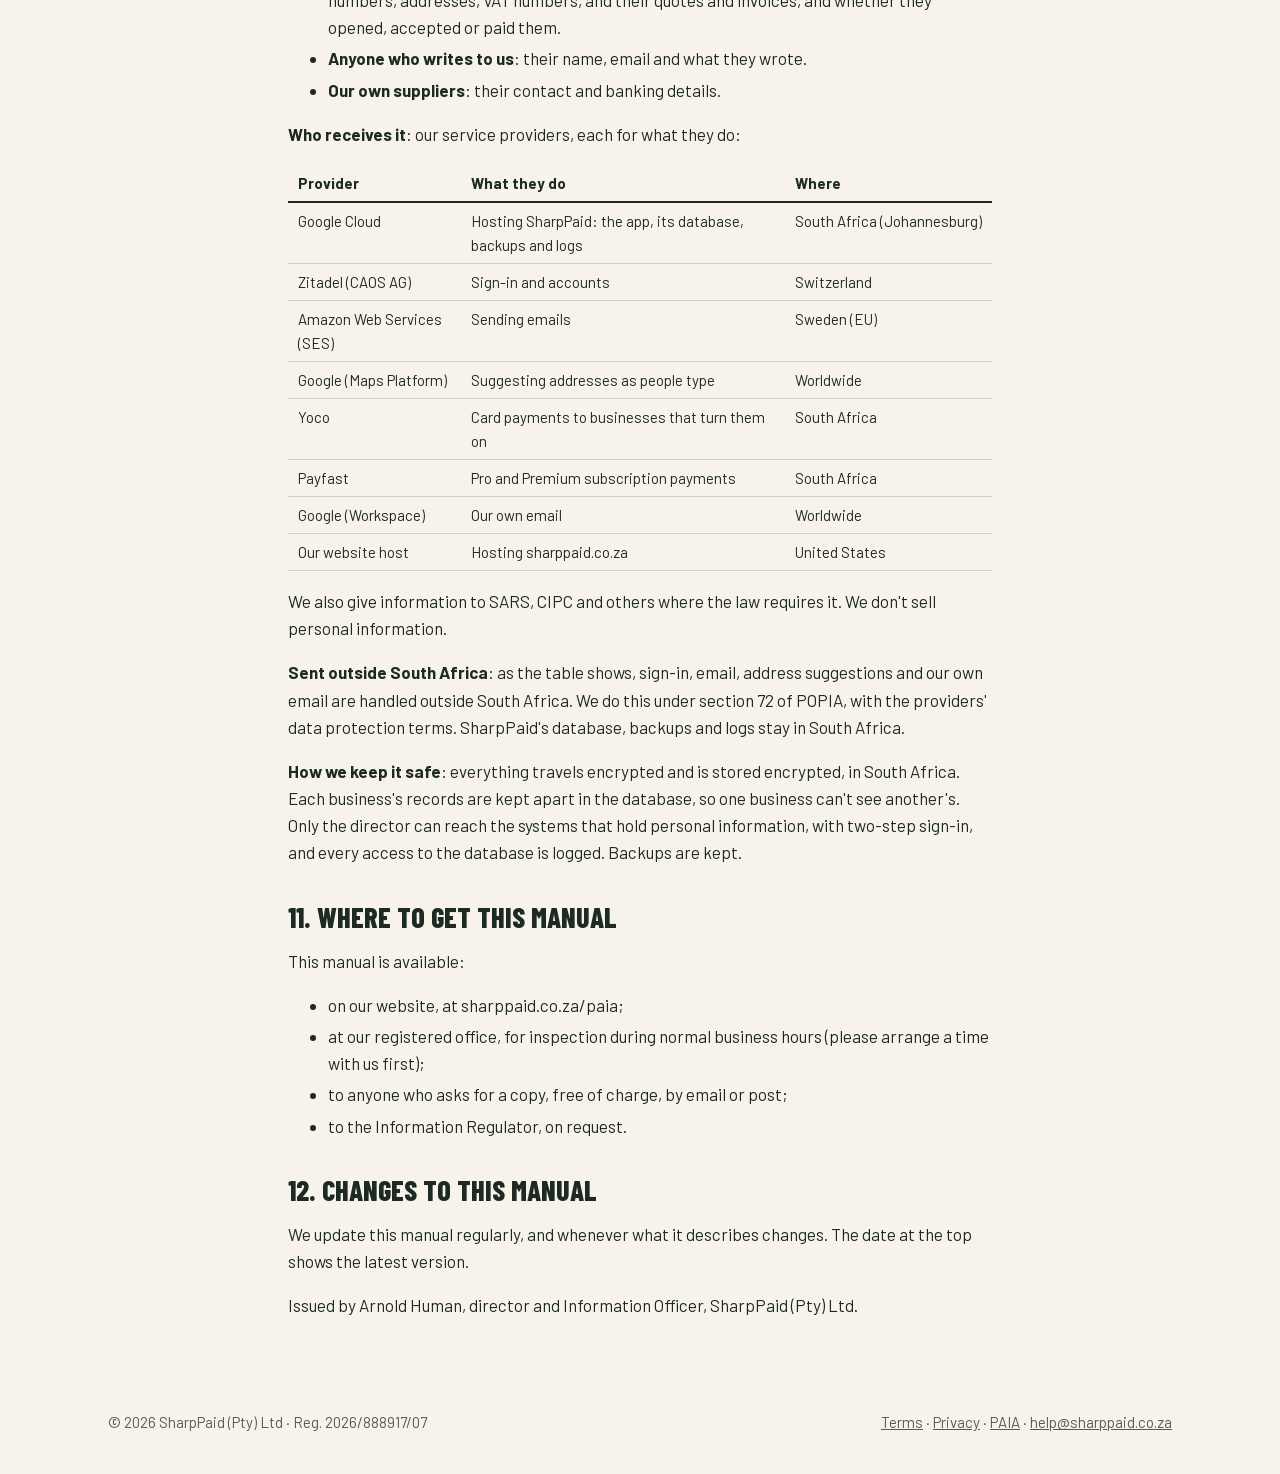
==== commit e4c4d5bb: "Publish website from sharppaid 699d72e" ====
--- a/paia.html
+++ b/paia.html
@@ -19,7 +19,7 @@
 <h1>SharpPaid PAIA manual</h1>
 <p class="save-pdf"><a class="btn small" href="/paia.pdf" download="SharpPaid PAIA manual.pdf">Save as PDF</a></p>
 <p>Prepared under section 51 of the Promotion of Access to Information Act, 2 of 2000, as amended.</p>
-<p>Compiled: 16 November 2026 · Last updated: 16 November 2026</p>
+<p>Compiled: 16 November 2026 · Last updated: 18 November 2026</p>
 <h2>1. About this manual</h2>
 <p>The Promotion of Access to Information Act, 2000 (PAIA) gives everyone the right to ask for records a company holds, where they need them to exercise or protect a right. This manual explains what records SharpPaid (Pty) Ltd keeps, how to ask for them, and how SharpPaid processes personal information under the Protection of Personal Information Act, 2013 (POPIA).</p>
 <p>This manual helps you to:</p>
@@ -85,7 +85,7 @@
 <li><strong>The company</strong>: registration documents and memorandum of incorporation, the securities register, directors' resolutions, beneficial ownership filings, and correspondence with CIPC.</li>
 <li><strong>Finance and tax</strong>: accounting records, bank statements, tax returns and correspondence with SARS, and the B-BBEE certificate.</li>
 <li><strong>Agreements</strong>: with our service providers (hosting, sign-in, email, payments) and their data processing terms.</li>
-<li><strong>People who use SharpPaid</strong>: accounts (name, email, the days they signed in), the businesses they belong to and their roles, their plans, subscriptions and the payments Payfast tells us about, and our emails with them.</li>
+<li><strong>People who use SharpPaid</strong>: accounts (name, email, the days they signed in, and when they agreed to which version of the terms of use and privacy policy), the businesses they belong to and their roles, their plans, subscriptions and the payments Payfast tells us about, and our emails with them.</li>
 <li><strong>What businesses keep in SharpPaid</strong>: their customers, jobs, quotes, invoices, stock and team, and when emails were sent and quotes were accepted. We hold these as each business's operator: a request for them should go to the business itself, and we'll help it answer.</li>
 <li><strong>Running SharpPaid</strong>: the app's code, security and request logs, backups, and records of who looked at what in the database.</li>
 </ul>
--- a/styles.css
+++ b/styles.css
@@ -47,20 +47,21 @@
 
 /* Hero: words on the left, an invoice slip on the right */
 .hero { display: grid; grid-template-columns: 1.15fr .85fr; gap: 56px; align-items: center; padding-top: 72px; padding-bottom: 80px; }
-.kicker { font: 500 14px/1 "IBM Plex Mono", monospace; text-transform: uppercase; letter-spacing: .08em; color: var(--muted); margin: 0 0 18px; }
-.kicker span { background: var(--gold); color: var(--ink); padding: 3px 6px; margin-right: 8px; }
+/* The tag and "Made in South Africa" each stay whole: on a narrow phone the second moves under the first */
+.kicker { display: flex; flex-wrap: wrap; align-items: center; gap: 8px; white-space: nowrap;
+          font: 500 14px/1 "IBM Plex Mono", monospace; text-transform: uppercase; letter-spacing: .08em; color: var(--muted); margin: 0 0 18px; }
+.kicker span { background: var(--gold); color: var(--ink); padding: 3px 6px; }
 h1 { font: 800 clamp(48px, 7vw, 86px)/.92 "Barlow Condensed", sans-serif; letter-spacing: -.005em; margin: 0 0 24px; text-transform: uppercase; }
 h1 .underline { background: linear-gradient(transparent 68%, var(--gold) 68%, var(--gold) 92%, transparent 92%); }
 .lead { font-size: 20px; color: var(--muted); max-width: 30em; margin: 0 0 30px; }
 .actions { display: flex; gap: 22px; align-items: center; flex-wrap: wrap; }
-/* Pro and Premium wrap together, under the main button on phones */
-.more-plans { display: flex; gap: 22px; flex-wrap: wrap; }
-/* Before going live its buttons are hidden: no empty gap under the main button */
-.more-plans:not(:has(> :not([hidden]))) { display: none; }
-/* On phones the three buttons stack, the same width */
+/* Next to the main button, a quiet link to the plans: bold like the menu, underlined on hover */
+.plans-link { color: var(--ink); font-weight: 600; text-decoration: none; }
+.plans-link:hover { text-decoration: underline; text-decoration-thickness: 2px; text-underline-offset: 4px; }
+/* On phones the button takes the full width, with the link centred under it */
 @media (max-width: 520px) {
-  .actions, .more-plans { flex-direction: column; align-items: stretch; width: 100%; }
-  .actions .btn { text-align: center; }
+  .actions { flex-direction: column; align-items: stretch; width: 100%; }
+  .actions .btn, .plans-link { text-align: center; }
 }
 
 /* The slip: perforated on the left, ruled lines, a rubber stamp */
@@ -149,8 +150,10 @@
 .legal .save-pdf { margin: 0 0 8px; }
 @media print {
   body { background: #fff; }
-  header, footer, .legal .save-pdf { display: none; }
-  .legal { max-width: none; padding: 0; font-size: 11pt; }
+  /* The logo as a letterhead; the menu, footer and button are for the screen */
+  nav, footer, .legal .save-pdf { display: none; }
+  header .wrap { height: auto; padding: 0 0 12px; }
+  .legal { max-width: none; padding: 20px 0 0; font-size: 11pt; }
   .legal h2 { break-after: avoid; }
   .legal li, .legal tr { break-inside: avoid; }
   .legal table { display: table; }
